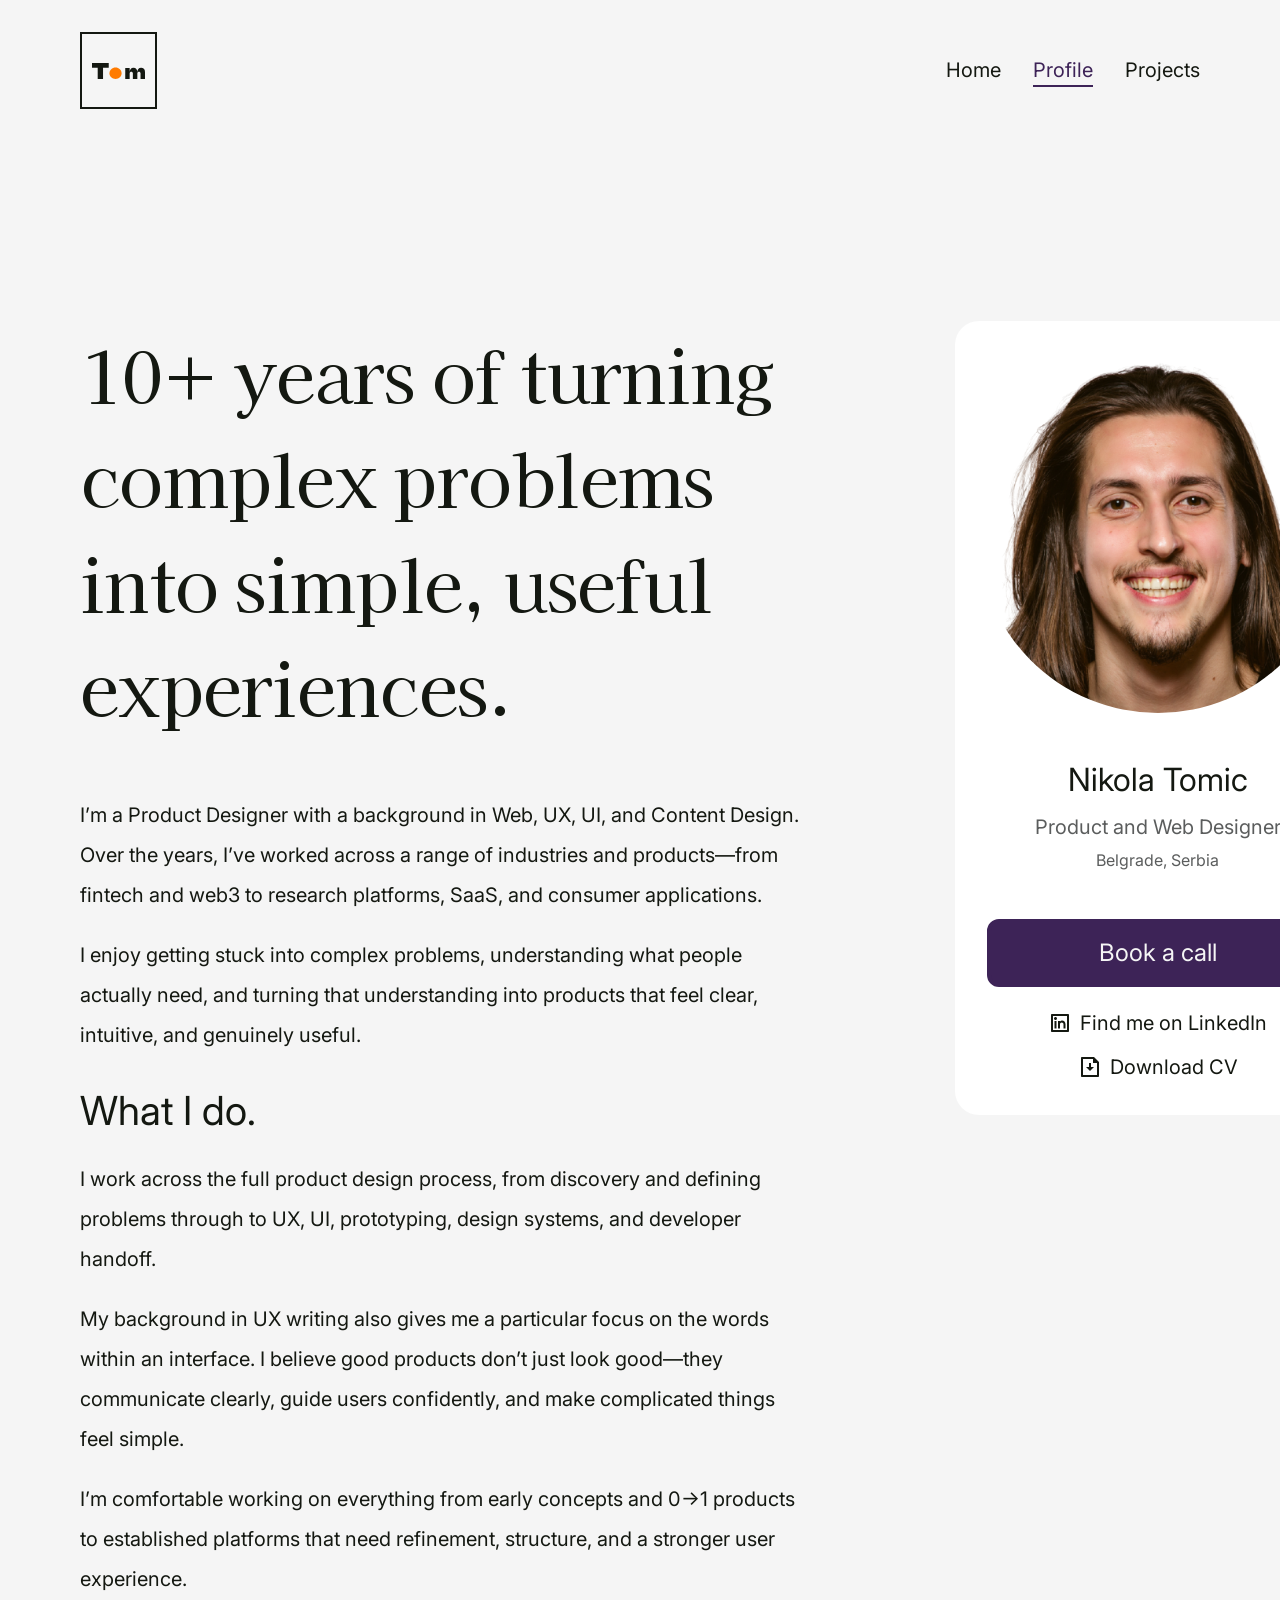
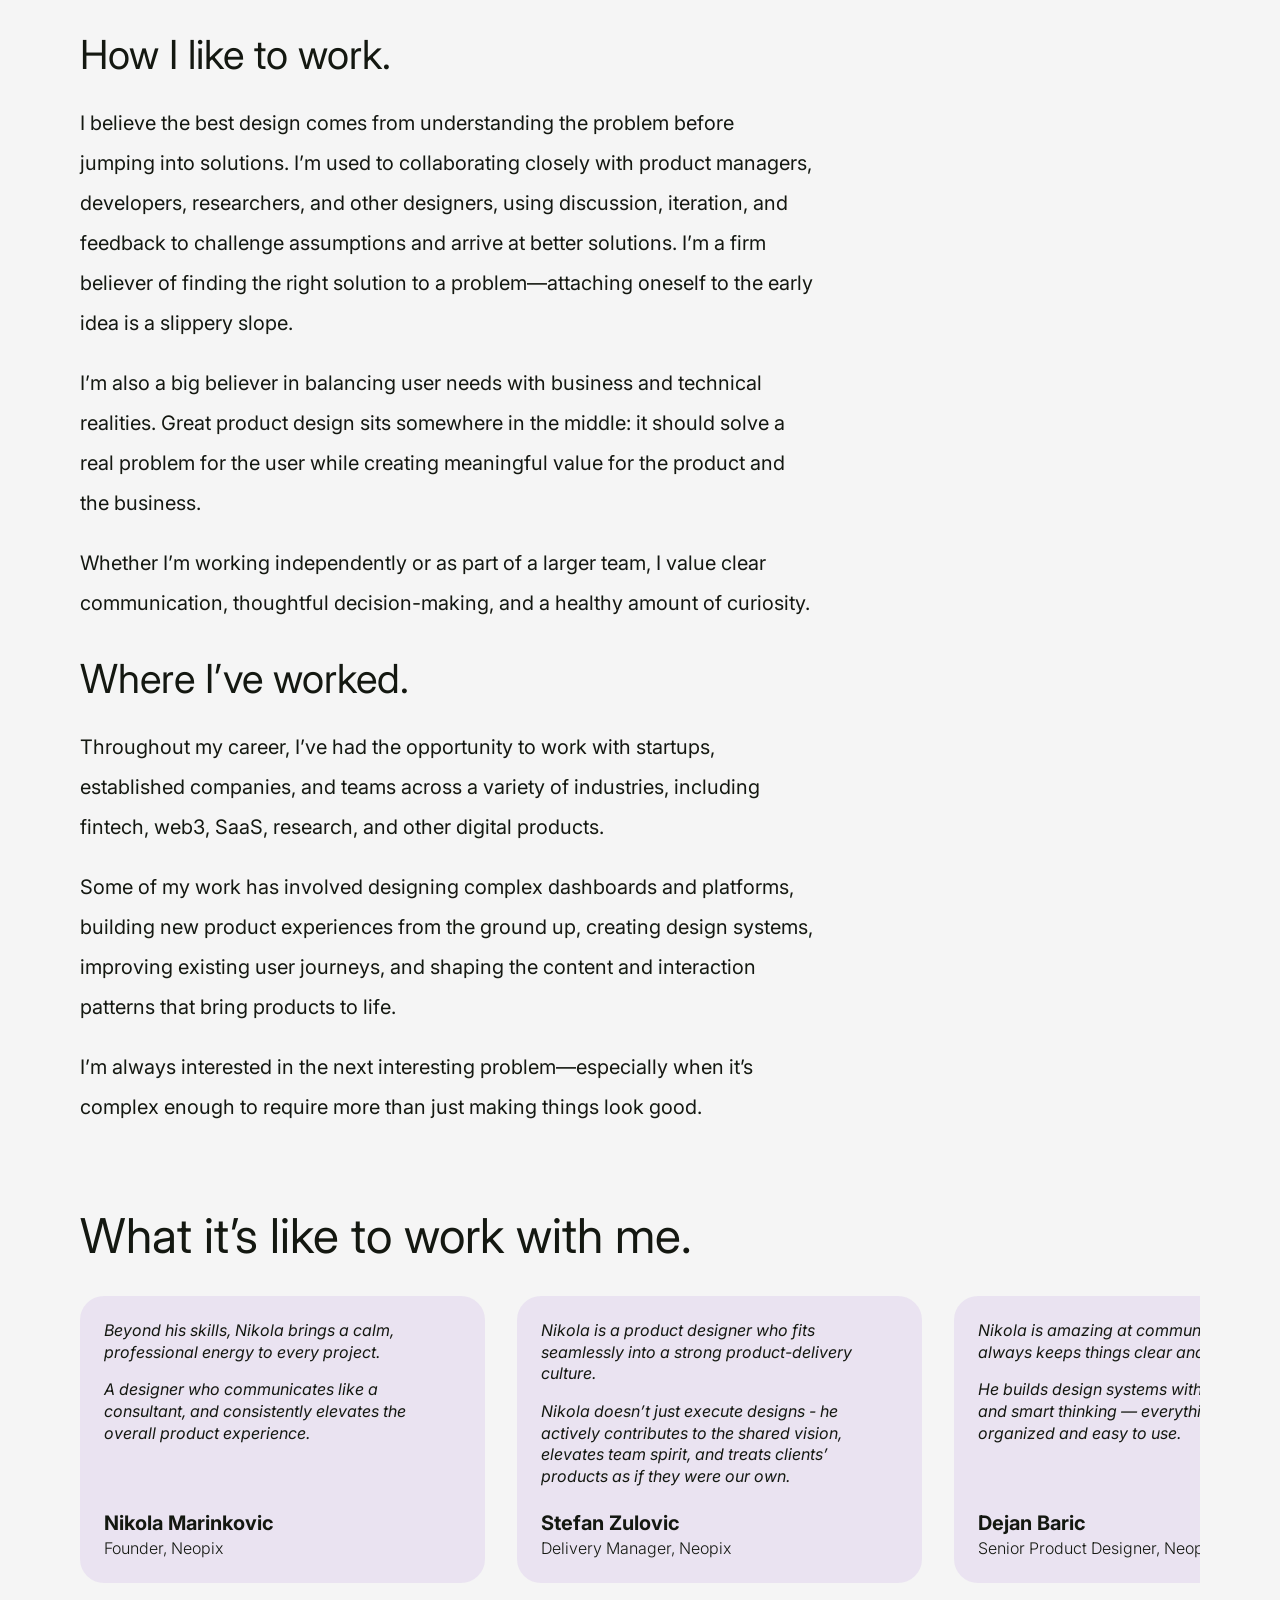
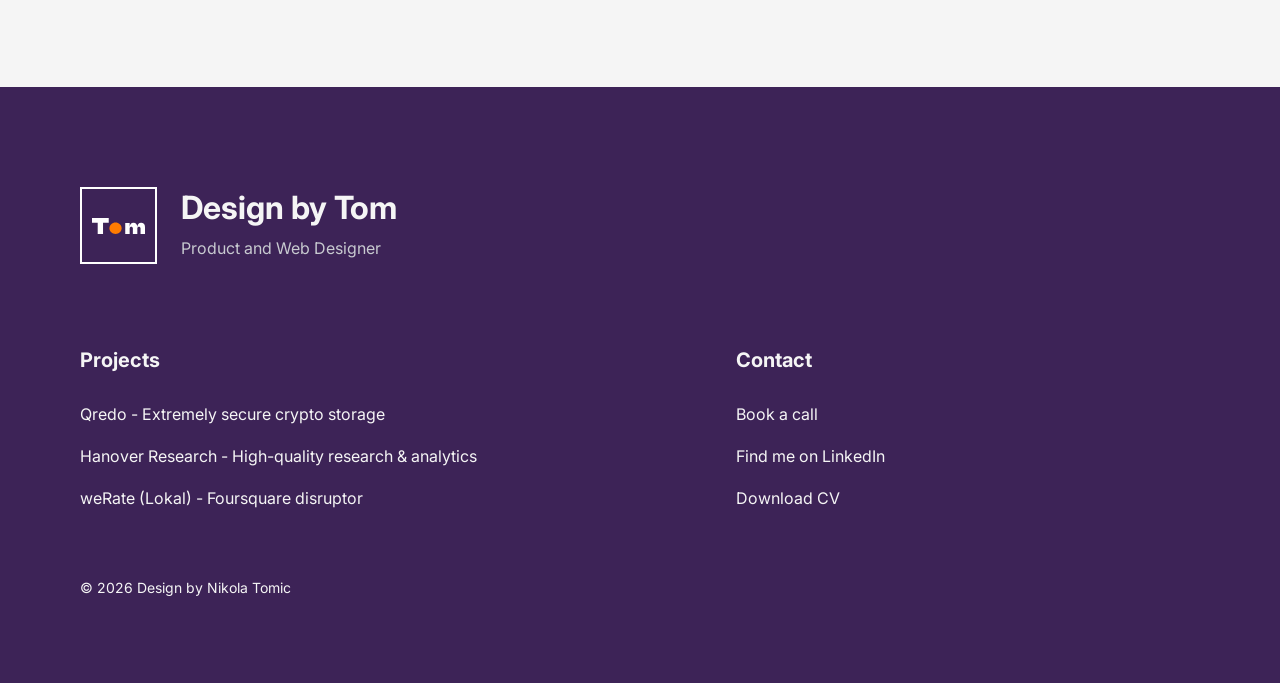
==== profile.html @ 5a9e9715 "Build first version of the portfolio site from the Figma design Six static pages (home, profile, pro" ====
<!doctype html>
<html lang="en">
<head>
  <meta charset="utf-8">
  <meta name="viewport" content="width=device-width, initial-scale=1">
  <title>Profile — Design by Tom</title>
  <meta name="description" content="Nikola Tomic is a product and web designer in Belgrade, Serbia, with 10+ years across fintech, web3, SaaS and research platforms.">

  <link rel="icon" href="assets/img/logo-dark.svg">
  <link rel="preconnect" href="https://fonts.googleapis.com">
  <link rel="preconnect" href="https://fonts.gstatic.com" crossorigin>
  <link rel="stylesheet" href="https://fonts.googleapis.com/css2?family=Inter:wght@400;500;700&family=Kaisei+Decol:wght@400;700&display=swap">
  <link rel="stylesheet" href="css/style.css">
</head>
<body class="page">

  <a class="visually-hidden" href="#main">Skip to content</a>

  <!-- ===== HEADER — keep identical across all pages ===================== -->
  <header class="site-header">
    <div class="container site-header__inner">
      <a href="index.html" aria-label="Design by Tom — home">
        <img class="site-header__logo" src="assets/img/logo-dark.svg" alt="Design by Tom" width="77" height="77">
      </a>
      <nav class="nav" aria-label="Main">
        <a class="nav__link" href="index.html">Home</a>
        <a class="nav__link" href="profile.html" aria-current="page">Profile</a>
        <a class="nav__link" href="projects.html">Projects</a>
      </nav>
    </div>
  </header>

  <main id="main">
    <div class="container profile">

      <div class="profile__top">

        <div class="profile__bio">
          <h1 class="display">10+ years of turning complex problems into simple, useful experiences.</h1>

          <div class="profile__sections">
            <div class="profile-copy">
              <p>I&rsquo;m a Product Designer with a background in Web, UX, UI, and Content Design. Over the years, I&rsquo;ve worked across a range of industries and products&mdash;from fintech and web3 to research platforms, SaaS, and consumer applications.</p>
              <p>I enjoy getting stuck into complex problems, understanding what people actually need, and turning that understanding into products that feel clear, intuitive, and genuinely useful.</p>
            </div>

        <section class="profile-section">
          <h2 class="profile-section__title">What I do.</h2>
          <div class="profile-copy">
            <p>I work across the full product design process, from discovery and defining problems through to UX, UI, prototyping, design systems, and developer handoff.</p>
            <p>My background in UX writing also gives me a particular focus on the words within an interface. I believe good products don&rsquo;t just look good&mdash;they communicate clearly, guide users confidently, and make complicated things feel simple.</p>
            <p>I&rsquo;m comfortable working on everything from early concepts and 0&rarr;1 products to established platforms that need refinement, structure, and a stronger user experience.</p>
          </div>
        </section>
        <section class="profile-section">
          <h2 class="profile-section__title">How I like to work.</h2>
          <div class="profile-copy">
            <p>I believe the best design comes from understanding the problem before jumping into solutions. I&rsquo;m used to collaborating closely with product managers, developers, researchers, and other designers, using discussion, iteration, and feedback to challenge assumptions and arrive at better solutions. I&rsquo;m a firm believer of finding the right solution to a problem&mdash;attaching oneself to the early idea is a slippery slope.</p>
            <p>I&rsquo;m also a big believer in balancing user needs with business and technical realities. Great product design sits somewhere in the middle: it should solve a real problem for the user while creating meaningful value for the product and the business.</p>
            <p>Whether I&rsquo;m working independently or as part of a larger team, I value clear communication, thoughtful decision-making, and a healthy amount of curiosity.</p>
          </div>
        </section>
        <section class="profile-section">
          <h2 class="profile-section__title">Where I&rsquo;ve worked.</h2>
          <div class="profile-copy">
            <p>Throughout my career, I&rsquo;ve had the opportunity to work with startups, established companies, and teams across a variety of industries, including fintech, web3, SaaS, research, and other digital products.</p>
            <p>Some of my work has involved designing complex dashboards and platforms, building new product experiences from the ground up, creating design systems, improving existing user journeys, and shaping the content and interaction patterns that bring products to life.</p>
            <p>I&rsquo;m always interested in the next interesting problem&mdash;especially when it&rsquo;s complex enough to require more than just making things look good.</p>
          </div>
        </section>
          </div>
        </div>

        <aside class="profile-card">
          <div class="profile-card__photo">
            <img src="assets/img/portrait.png" alt="Nikola Tomic" width="357" height="431">
          </div>
          <div class="profile-card__info">
            <div class="profile-card__identity">
              <p class="profile-card__name">Nikola Tomic</p>
              <div class="profile-card__meta">
                <p class="profile-card__role">Product and Web Designer</p>
                <p class="profile-card__place">Belgrade, Serbia</p>
              </div>
            </div>
            <div class="profile-card__actions">
              <!-- TODO: replace with the real booking link -->
              <a class="btn btn--primary btn--lg" href="#TODO-book-a-call">Book a call</a>
              <div class="icon-links">
                <!-- TODO: replace with the real LinkedIn profile -->
                <a class="icon-link" href="#TODO-linkedin">
                  <img src="assets/img/icon-linkedin.svg" alt="" width="24" height="24">Find me on LinkedIn
                </a>
                <!-- TODO: replace with the real CV file -->
                <a class="icon-link" href="#TODO-cv">
                  <img src="assets/img/icon-download.svg" alt="" width="24" height="24">Download CV
                </a>
              </div>
            </div>
          </div>
        </aside>

      </div>

      <section class="testimonials">
        <h2 class="testimonials__title">What it&rsquo;s like to work with me.</h2>
        <div class="testimonials__track" tabindex="0" role="group" aria-label="Testimonials, scroll sideways for more">
          <figure class="testimonial">
            <blockquote class="testimonial__quote">
              <p>Beyond his skills, Nikola brings a calm, professional energy to every project.</p>
              <p>A designer who communicates like a consultant, and consistently elevates the overall product experience.</p>
            </blockquote>
            <figcaption class="testimonial__author">
              <span class="testimonial__name">Nikola Marinkovic</span>
              <span class="testimonial__role">Founder, Neopix</span>
            </figcaption>
          </figure>
          <figure class="testimonial">
            <blockquote class="testimonial__quote">
              <p>Nikola is a product designer who fits seamlessly into a strong product-delivery culture.</p>
              <p>Nikola doesn&rsquo;t just execute designs - he actively contributes to the shared vision, elevates team spirit, and treats clients&rsquo; products as if they were our own.</p>
            </blockquote>
            <figcaption class="testimonial__author">
              <span class="testimonial__name">Stefan Zulovic</span>
              <span class="testimonial__role">Delivery Manager, Neopix</span>
            </figcaption>
          </figure>
          <figure class="testimonial">
            <blockquote class="testimonial__quote">
              <p>Nikola is amazing at communication and always keeps things clear and friendly.</p>
              <p>He builds design systems with strong structure and smart thinking &mdash; everything feels organized and easy to use.</p>
            </blockquote>
            <figcaption class="testimonial__author">
              <span class="testimonial__name">Dejan Baric</span>
              <span class="testimonial__role">Senior Product Designer, Neopix</span>
            </figcaption>
          </figure>
          <figure class="testimonial">
            <blockquote class="testimonial__quote">
              <p>During his time at Qredo Nikola was in sole charge of our UX copy, and with our subject matter being inherently very complex and difficult to understand (blockchain and crypto), he used his powers for good.</p>
            </blockquote>
            <figcaption class="testimonial__author">
              <span class="testimonial__name">Will Rose</span>
              <span class="testimonial__role">Design Lead, Qredo</span>
            </figcaption>
          </figure>
        </div>
      </section>

    </div>
  </main>

  <!-- ===== FOOTER — keep identical across all pages ===================== -->
  <footer class="site-footer">
    <div class="container site-footer__inner">

      <div class="site-footer__brand">
        <img class="site-footer__logo" src="assets/img/logo-white.svg" alt="" width="77" height="77">
        <div>
          <p class="site-footer__name">Design by Tom</p>
          <p class="site-footer__role">Product and Web Designer</p>
        </div>
      </div>

      <div class="site-footer__links">
        <div class="footer-cols">

          <div class="footer-col">
            <h2 class="footer-col__title">Projects</h2>
            <ul class="footer-col__list">
              <li><a href="project-qredo.html">Qredo - Extremely secure crypto storage</a></li>
              <li><a href="project-hanover.html">Hanover Research - High-quality research &amp; analytics</a></li>
              <li><a href="project-lokal.html">weRate (Lokal) - Foursquare disruptor</a></li>
            </ul>
          </div>

          <div class="footer-col">
            <h2 class="footer-col__title">Contact</h2>
            <ul class="footer-col__list">
              <!-- TODO: replace the three links below with real destinations -->
              <li><a href="#TODO-book-a-call">Book a call</a></li>
              <li><a href="#TODO-linkedin">Find me on LinkedIn</a></li>
              <li><a href="#TODO-cv">Download CV</a></li>
            </ul>
          </div>

        </div>

        <p class="site-footer__legal">&copy; 2026 Design by Nikola Tomic</p>
      </div>

    </div>
  </footer>

</body>
</html>
---- css/style.css ----
/* ==========================================================================
   Design by Tom — portfolio stylesheet
   --------------------------------------------------------------------------
   Everything about how the site looks lives in this one file.

   The values in ":root" below are the site's design system. Change a colour
   or a size there once and it updates everywhere on every page. Prefer
   changing these over hard-coding a colour further down.
   ========================================================================== */

:root {
  /* ---- Colours ---------------------------------------------------------- */
  --c-bg:            #f5f5f5;  /* page background, warm off-white            */
  --c-ink:           #141811;  /* main text, near-black                      */
  --c-purple:        #3d2357;  /* brand purple: footer, buttons, bands       */
  --c-purple-hover:  #4e2d6f;  /* slightly lighter, for button hover         */
  --c-white:         #ffffff;  /* cards                                      */
  --c-on-purple:     #f5f5f5;  /* text sitting on the purple                 */
  --c-on-purple-dim: #c8cad0;  /* secondary text on purple                   */
  --c-muted:         #5b5d5d;  /* secondary text on the light background     */
  --c-quote-bg:      rgba(223, 209, 237, 0.5); /* lilac testimonial cards       */
  --c-hairline:      #e2e2df;  /* subtle dividers                            */

  /* Per-project accent colours, used on the project tiles and case studies */
  --c-qredo:   #4d1f86;
  --c-hanover: #00594c;
  --c-lokal:   #0f1115;

  /* ---- Type ------------------------------------------------------------- */
  --font-display: "Kaisei Decol", Georgia, "Times New Roman", serif;
  --font-body: "Inter", -apple-system, BlinkMacSystemFont, "Segoe UI", Helvetica, Arial, sans-serif;

  --t-hero:    72px;  /* big serif page headlines                            */
  --t-h2:      40px;  /* section headings                                    */
  --t-h3:      32px;  /* card titles                                         */
  --t-lead:    24px;  /* intro paragraphs, subtitles                         */
  --t-nav:     20px;  /* navigation, footer column headings                  */
  --t-body:    16px;  /* body copy                                           */
  --t-small:   14px;  /* captions, fine print                                */

  --lh-hero: 1.45;
  --lh-body: 1.65;

  /* ---- Spacing & shape -------------------------------------------------- */
  --gutter:      80px;  /* space between content and the window edge         */
  --content-max: 1280px;/* the content column never grows past this          */
  --radius:      16px;
  --radius-lg:   24px;
  --radius-btn:  8px;
}

/* ==========================================================================
   Reset — a small, boring baseline
   ========================================================================== */

*,
*::before,
*::after { box-sizing: border-box; }

html { -webkit-text-size-adjust: 100%; }

body {
  margin: 0;
  background: var(--c-bg);
  color: var(--c-ink);
  font-family: var(--font-body);
  font-size: var(--t-body);
  line-height: var(--lh-body);
  -webkit-font-smoothing: antialiased;
  -moz-osx-font-smoothing: grayscale;
}

img, svg { display: block; max-width: 100%; }

a { color: inherit; }

h1, h2, h3, p, figure, blockquote, figcaption { margin: 0; }

ul { margin: 0; padding: 0; list-style: none; }

:focus-visible {
  outline: 2px solid var(--c-purple);
  outline-offset: 3px;
  border-radius: 2px;
}

/* Visible only to screen readers — used for the "skip to content" link */
.visually-hidden {
  position: absolute;
  width: 1px; height: 1px;
  margin: -1px; padding: 0;
  overflow: hidden;
  clip: rect(0 0 0 0);
  white-space: nowrap;
  border: 0;
}

/* ==========================================================================
   Layout primitives
   ========================================================================== */

/* The content column. Fixed 1280px wide, centred, with 80px gutters either
   side once the window gets narrow. This single rule is what makes the site
   look identical at 1440px and 1920px, exactly as the design specifies. */
.container {
  width: min(var(--content-max), 100% - (var(--gutter) * 2));
  margin-inline: auto;
}

/* A full-width coloured band with a normal content column inside it. */
.band { width: 100%; }

.page { position: relative; display: flex; flex-direction: column; min-height: 100vh; }
.page > main { flex: 1 0 auto; }

/* ==========================================================================
   Type helpers
   ========================================================================== */

.display {
  font-family: var(--font-display);
  font-weight: 400;
  font-size: var(--t-hero);
  line-height: var(--lh-hero);
  letter-spacing: -0.01em;
}

.h2 { font-size: var(--t-h2); font-weight: 400; line-height: 1.3; }
.h3 { font-size: var(--t-h3); font-weight: 700; line-height: 1.25; }
.lead { font-size: var(--t-lead); line-height: 1.4; }

.prose p + p { margin-top: 1.25em; }

/* ==========================================================================
   Buttons
   ========================================================================== */

.btn {
  display: inline-flex;
  align-items: center;
  justify-content: center;
  gap: 10px;
  padding: 14px 28px;
  border: 2px solid transparent;
  border-radius: var(--radius-btn);
  font-size: var(--t-body);
  font-weight: 500;
  line-height: 1.2;
  text-decoration: none;
  cursor: pointer;
  transition: background-color 0.15s ease, color 0.15s ease, border-color 0.15s ease;
}

.btn--primary { background: var(--c-purple); color: var(--c-on-purple); }
.btn--primary:hover { background: var(--c-purple-hover); }

/* Outlined button used on the dark purple bands */
.btn--ghost {
  background: transparent;
  color: var(--c-on-purple);
  border-color: var(--c-on-purple);
}
.btn--ghost:hover { background: var(--c-on-purple); color: var(--c-purple); }

/* A plain text link that sits next to a button */
.btn-text {
  display: inline-flex;
  align-items: center;
  padding: 14px 4px;
  text-decoration: none;
  font-size: var(--t-body);
}
.btn-text:hover { text-decoration: underline; text-underline-offset: 4px; }

/* ==========================================================================
   Site header
   ========================================================================== */

/* The header uses the same content column as the rest of the site, so the
   logo lines up with the hero text and the footer at every window width. */
.site-header { padding: 32px 0; }

/* Case-study pages lay the header over the top of their dark hero image,
   so it is lifted out of the document flow and recoloured for a dark ground. */
.site-header--overlay {
  position: absolute;
  top: 0;
  left: 0;
  right: 0;
  z-index: 2;
}

.site-header--overlay .nav__link { color: var(--c-on-purple); }
.site-header--overlay .nav__link:hover,
.site-header--overlay .nav__link[aria-current="page"] { color: #fff; }

.site-header__inner {
  display: flex;
  align-items: center;
  justify-content: space-between;
}

.site-header__logo { width: 77px; height: 77px; }

.nav { display: flex; align-items: center; gap: 32px; }

.nav__link {
  position: relative;
  display: flex;
  align-items: center;
  height: 32px;
  font-size: var(--t-nav);
  text-decoration: none;
  color: var(--c-ink);
}

.nav__link:hover { color: var(--c-purple); }

/* The current page is purple with a rule under it. Marked up with
   aria-current="page", so screen readers announce it too. */
.nav__link[aria-current="page"] { color: var(--c-purple); }

.nav__link[aria-current="page"]::after {
  content: "";
  position: absolute;
  left: 0;
  right: 0;
  bottom: 0;
  height: 2px;
  background: currentColor;
}

/* ==========================================================================
   Site footer
   ========================================================================== */

.site-footer {
  background: var(--c-purple);
  color: var(--c-on-purple);
  padding: 100px 0 84px;
}

.site-footer__inner { display: flex; flex-direction: column; gap: 80px; }

.site-footer__brand { display: flex; align-items: center; gap: 24px; }

.site-footer__logo { width: 77px; height: 77px; }

.site-footer__name { font-size: var(--t-h3); font-weight: 700; line-height: 1.2; }

.site-footer__role {
  margin-top: 8px;
  font-size: var(--t-body);
  color: var(--c-on-purple-dim);
}

.site-footer__links { display: flex; flex-direction: column; gap: 64px; }

/* Two 404px columns, 252px apart — the measurements from the design. */
.footer-cols { display: grid; grid-template-columns: 404px 404px; gap: 252px; }

.footer-col__title {
  font-size: var(--t-nav);
  font-weight: 700;
  margin-bottom: 24px;
}

.footer-col__list { display: flex; flex-direction: column; gap: 16px; }

.footer-col__list a {
  font-size: var(--t-body);
  text-decoration: none;
}
.footer-col__list a:hover { text-decoration: underline; text-underline-offset: 4px; }

.site-footer__legal { font-size: var(--t-small); color: var(--c-on-purple); }

/* ==========================================================================
   Home page
   ========================================================================== */

.home-hero {
  display: flex;
  flex-direction: column;
  justify-content: center;
  min-height: 1024px;
}

/* The design constrains the headline to 1106px so it breaks onto two lines. */
.home-hero__title { max-width: 1106px; }

/* ==========================================================================
   Large buttons — used on the project cards
   ========================================================================== */

.btn--lg {
  font-size: var(--t-lead);
  font-weight: 400;
  padding: 16px 32px;
  border-radius: 12px;
  border-width: 4px;
}

.btn--primary.btn--lg { border-color: var(--c-purple); }

/* Same box as the primary button but unfilled, so the pair line up exactly */
.btn--quiet {
  background: transparent;
  border-color: transparent;
  color: var(--c-ink);
}
.btn--quiet:hover { text-decoration: underline; text-underline-offset: 4px; }

/* ==========================================================================
   Projects page
   ========================================================================== */

.projects-intro { padding: 180px 0 96px; }

.projects-intro__title { margin-bottom: 56px; }

.project-list { display: flex; flex-direction: column; gap: 64px; }

.project-card {
  display: flex;
  align-items: center;
  gap: 48px;
  padding: 48px;
  background: var(--c-white);
  border-radius: var(--radius-lg);
}

/* Hanover puts its tile on the left — the design alternates them */
.project-card--reverse { flex-direction: row-reverse; }

.project-card__body {
  display: flex;
  flex-direction: column;
  gap: 48px;
  flex: 1 0 0;
  min-width: 0;
}

.project-card__head { display: flex; flex-direction: column; gap: 24px; }

.project-card__title { font-size: 64px; font-weight: 700; line-height: 1.1; }

.project-card__sub { display: flex; flex-direction: column; gap: 12px; }

.project-card__tagline { font-size: 48px; font-weight: 400; line-height: 1.15; }

.project-card__meta { font-size: var(--t-nav); }

.project-card__actions { display: flex; align-items: center; gap: 24px; }

/* ---- The square logo tile ------------------------------------------------ */

.tile {
  flex-shrink: 0;
  width: 490px;
  height: 490px;
  border-radius: var(--radius);
  overflow: hidden;
  display: grid;
  place-items: center;
}

.tile--qredo   { background: var(--c-qredo); }
.tile--hanover { background: var(--c-hanover); }
.tile--lokal   { background: var(--c-lokal); }

/* Each logo sits in a fixed-size window and is positioned inside it exactly
   as the design crops it. The window sizes come straight from Figma. */
.tile__window { position: relative; overflow: hidden; }

.tile__window--qredo { width: 197px; height: 202px; }
.tile__window--qredo img {
  position: absolute;
  width: 249.65%;
  height: 109.9%;
  left: -16.19%;
  top: -4.95%;
  max-width: none;
}

.tile__window--hanover { width: 366px; height: 84px; }
.tile__window--hanover img {
  width: 100%;
  height: 100%;
  transform: rotate(180deg) scaleX(-1);
}

.tile__window--lokal { width: 542px; height: 542px; }
.tile__window--lokal img { width: 100%; height: 100%; object-fit: cover; }

/* ==========================================================================
   Profile page
   ========================================================================== */

.profile { padding: 180px 0 96px; display: flex; flex-direction: column; gap: 80px; }

.profile__top { display: flex; align-items: flex-start; gap: 142px; }

/* ---- Left column: the written bio --------------------------------------- */

.profile__bio { width: 733px; flex-shrink: 0; display: flex; flex-direction: column; gap: 56px; }

.profile__sections { display: flex; flex-direction: column; gap: 32px; }

.profile-section { display: flex; flex-direction: column; gap: 24px; }

.profile-section__title { font-size: var(--t-h2); font-weight: 400; line-height: 1.2; }

/* Body copy on this page is set at 20px/40px, larger than the site default */
.profile-copy { font-size: var(--t-nav); line-height: 40px; }
.profile-copy p + p { margin-top: 20px; }

/* ---- Right column: the profile card ------------------------------------- */

.profile-card {
  flex-shrink: 0;
  width: 405px;
  padding: 32px;
  background: var(--c-white);
  border-radius: var(--radius-lg);
  display: flex;
  flex-direction: column;
  align-items: center;
  gap: 48px;
}

.profile-card__photo {
  position: relative;
  width: 360px;
  height: 360px;
  border-radius: 50%;
  overflow: hidden;
  background: var(--c-white);
}

/* The photo is taller than the circle and anchored to the top, matching the
   crop set in the design. */
.profile-card__photo img {
  position: absolute;
  top: 3px;
  left: 50%;
  transform: translateX(-50%);
  width: 357px;
  height: 431px;
  max-width: none;
  object-fit: cover;
}

.profile-card__info { display: flex; flex-direction: column; gap: 48px; width: 100%; }

.profile-card__identity {
  display: flex;
  flex-direction: column;
  align-items: center;
  gap: 16px;
  text-align: center;
}

.profile-card__name { font-size: var(--t-h3); font-weight: 400; line-height: 1.2; }

.profile-card__meta {
  display: flex;
  flex-direction: column;
  align-items: center;
  gap: 12px;
  line-height: 1.2;
  color: var(--c-muted);
}

.profile-card__role { font-size: var(--t-nav); }
.profile-card__place { font-size: var(--t-body); }

.profile-card__actions {
  display: flex;
  flex-direction: column;
  align-items: center;
  gap: 20px;
}

.profile-card__actions .btn { width: 100%; }

.icon-links { display: flex; flex-direction: column; align-items: center; gap: 12px; }

.icon-link {
  display: inline-flex;
  align-items: center;
  gap: 8px;
  height: 32px;
  font-size: var(--t-nav);
  text-decoration: none;
}
.icon-link:hover { text-decoration: underline; text-underline-offset: 4px; }
.icon-link img { width: 24px; height: 24px; }

/* ==========================================================================
   Testimonials
   ========================================================================== */

.testimonials { display: flex; flex-direction: column; gap: 32px; }

.testimonials__title { font-size: 48px; font-weight: 400; line-height: 1.2; }

/* The design runs these off the right edge, so they scroll sideways.
   scroll-snap makes that feel deliberate rather than accidental. */
.testimonials__track {
  display: flex;
  align-items: stretch;
  gap: 32px;
  overflow-x: auto;
  scroll-snap-type: x mandatory;
  padding-bottom: 8px;
  scrollbar-width: thin;
}

.testimonial {
  flex: 0 0 405px;
  scroll-snap-align: start;
  display: flex;
  flex-direction: column;
  justify-content: space-between;
  gap: 24px;
  min-height: 253px;
  padding: 24px;
  background: var(--c-quote-bg);
  border-radius: var(--radius-lg);
}

.testimonial__quote { font-size: var(--t-body); font-style: italic; line-height: 1.35; margin: 0; }
.testimonial__quote p + p { margin-top: 1em; }

.testimonial__author { display: flex; flex-direction: column; gap: 4px; line-height: 1.2; }
.testimonial__name { font-size: var(--t-nav); font-weight: 700; }
.testimonial__role { font-size: var(--t-body); font-weight: 300; }

/* ==========================================================================
   Case study pages (Qredo, Hanover Research, Lokal)
   All three share this structure:
     hero  ->  "Who are ...?" band  ->  timeline  ->  mockups  ->  timeline  ->  gallery
   ========================================================================== */

/* ---- Hero ---------------------------------------------------------------- */

.cs-hero {
  position: relative;
  height: 1024px;
  background-color: var(--c-purple);
  background-size: cover;
  background-position: center;
  color: var(--c-on-purple);
}

.cs-hero--qredo   { background-image: url("../assets/img/hero-qredo.jpg"); }
.cs-hero--hanover { background-color: var(--c-hanover); }
.cs-hero--lokal   { background-color: var(--c-lokal); }

.cs-hero__inner { position: relative; height: 100%; }

/* "< Projects" back link, positioned as in the design */
.cs-back {
  position: absolute;
  top: 189px;
  left: 0;
  display: inline-flex;
  align-items: center;
  gap: 8px;
  height: 32px;
  font-size: var(--t-nav);
  text-decoration: none;
}
.cs-back:hover { text-decoration: underline; text-underline-offset: 4px; }
.cs-back img { width: 24px; height: 24px; }

.cs-hero__title {
  position: absolute;
  top: 409px;
  left: 0;
  height: 567px;
  /* Each project sets its own measure so the tagline breaks as designed */
  width: var(--cs-title-w, 624px);
  display: flex;
  flex-direction: column;
  justify-content: space-between;
}

.cs-hero__heading { display: flex; flex-direction: column; gap: 24px; }
.cs-hero__name { font-size: 100px; font-weight: 700; line-height: 1.2; }
.cs-hero__tagline { font-size: 48px; line-height: 1.2; }
.cs-hero__meta { font-size: 32px; line-height: 1.2; }

.cs-hero__logo { position: absolute; bottom: 48px; right: 0; }

/* The Qredo mark is cropped out of a wider source image */
.cs-hero__logo--qredo { width: 160px; height: 148px; overflow: hidden; }
.cs-hero__logo--qredo img {
  position: absolute;
  width: 243.47%; height: 118.09%;
  left: -13.86%; top: -9.04%;
  max-width: none;
}

/* ---- "Who are ...?" band ------------------------------------------------- */

.cs-intro { background: var(--c-purple); color: var(--c-on-purple); padding: 64px 0; }

/* This band is indented further than the rest of the page, as designed */
.cs-intro__inner {
  width: min(1062px, 100% - (var(--gutter) * 2));
  margin-inline: auto;
  display: flex;
  flex-direction: column;
  align-items: flex-start;
  gap: 64px;
}

.cs-intro__text { display: flex; flex-direction: column; gap: 32px; }
.cs-intro__title { font-size: 48px; font-weight: 700; line-height: 1.2; }
.cs-intro__body { font-size: var(--t-lead); line-height: 40px; max-width: 1051px; }

/* Outlined button on the dark band */
.btn--outline {
  background: transparent;
  color: #efebf3;
  border: 2px solid #efebf3;
  font-size: var(--t-lead);
  padding: 16px 32px;
  border-radius: 12px;
}
.btn--outline:hover { background: #efebf3; color: var(--c-purple); }

/* ---- Body: timelines, mockups, gallery ----------------------------------- */

.cs-body { padding: 96px 0; display: flex; flex-direction: column; gap: 128px; }

.cs-timeline {
  width: min(1062px, 100% - (var(--gutter) * 2));
  margin-inline: auto;
  display: flex;
  gap: 32px;
  align-items: flex-start;
}

.cs-timeline__rail { flex: 0 0 187px; }

.cs-timeline__entries { flex: 1 1 auto; display: flex; flex-direction: column; gap: 64px; }

.cs-entry { display: flex; flex-direction: column; gap: 32px; }
.cs-entry__head { display: flex; flex-direction: column; gap: 16px; }
.cs-entry__title { font-size: 48px; font-weight: 400; line-height: 1.2; }
.cs-entry__lede { font-size: var(--t-lead); line-height: 1.2; }
.cs-entry__body { font-size: var(--t-nav); line-height: 40px; }
.cs-entry__body p + p { margin-top: 20px; }

/* The wide white panel holding the main product shot */
.cs-shot {
  width: min(var(--content-max), 100% - (var(--gutter) * 2));
  margin-inline: auto;
  background: var(--c-white);
  border-radius: var(--radius);
  overflow: hidden;
}
.cs-shot img { width: 100%; height: auto; }

/* Three-up gallery of smaller shots */
.cs-gallery {
  width: min(var(--content-max), 100% - (var(--gutter) * 2));
  margin-inline: auto;
  display: grid;
  grid-template-columns: repeat(3, 1fr);
  gap: 32px;
}

.cs-gallery__item {
  background: var(--c-white);
  border-radius: var(--radius);
  overflow: hidden;
}
.cs-gallery__item img { width: 100%; height: auto; }

/* ==========================================================================
   Image placeholders
   --------------------------------------------------------------------------
   These stand in for artwork that still has to be exported from Figma.
   Each one names the file that belongs there. To fill one in: save the image
   into assets/img/ with that name, then replace the whole <div> with
   <img src="assets/img/THAT-NAME" alt="..." width="..." height="...">.
   When every placeholder is gone this block can be deleted.
   ========================================================================== */

.placeholder {
  display: grid;
  place-items: center;
  padding: 24px;
  background: var(--c-white);
  border: 1px dashed #c9c4cf;
  border-radius: var(--radius);
  color: #8a8594;
  font-size: var(--t-small);
  text-align: center;
  line-height: 1.5;
}

.placeholder code {
  display: block;
  margin-top: 4px;
  font-size: 13px;
  color: var(--c-purple);
}

/* The timeline rail placeholder is tall and narrow, so it gets no panel */
.placeholder--rail { background: transparent; }
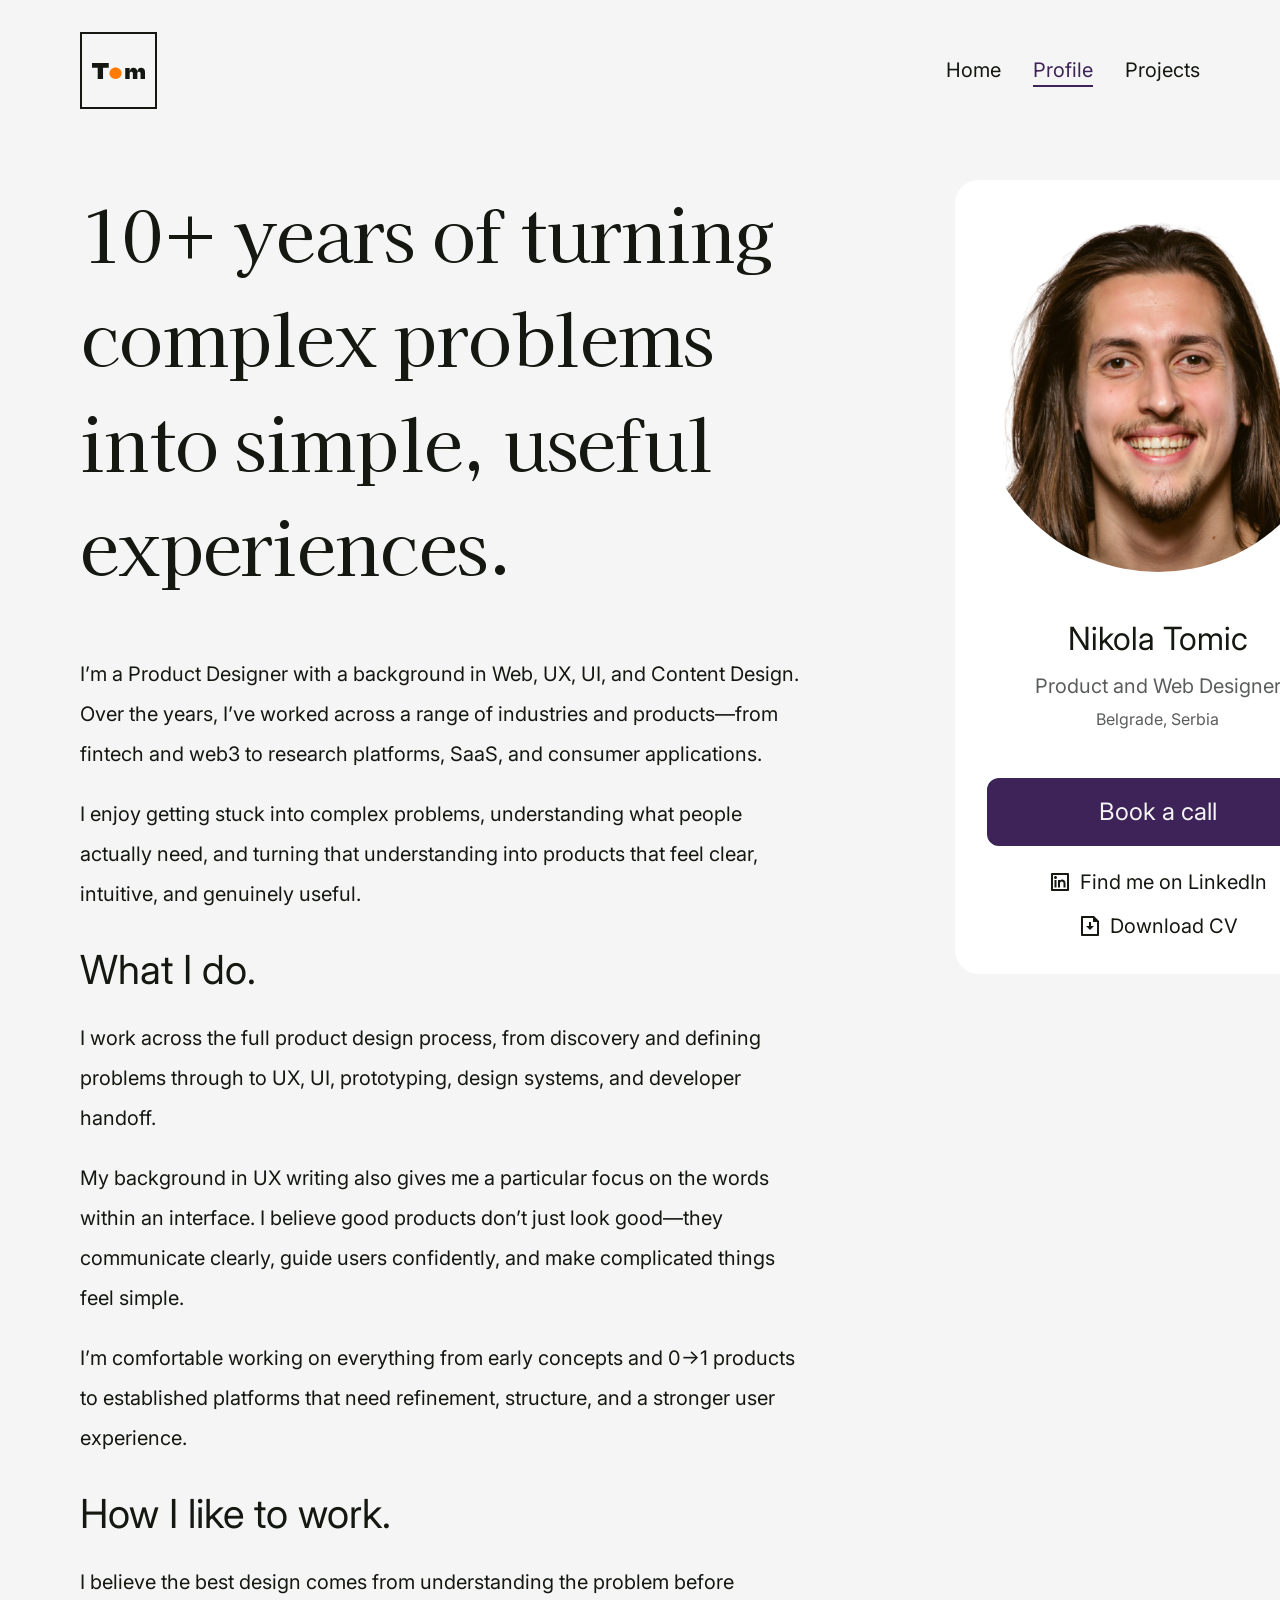
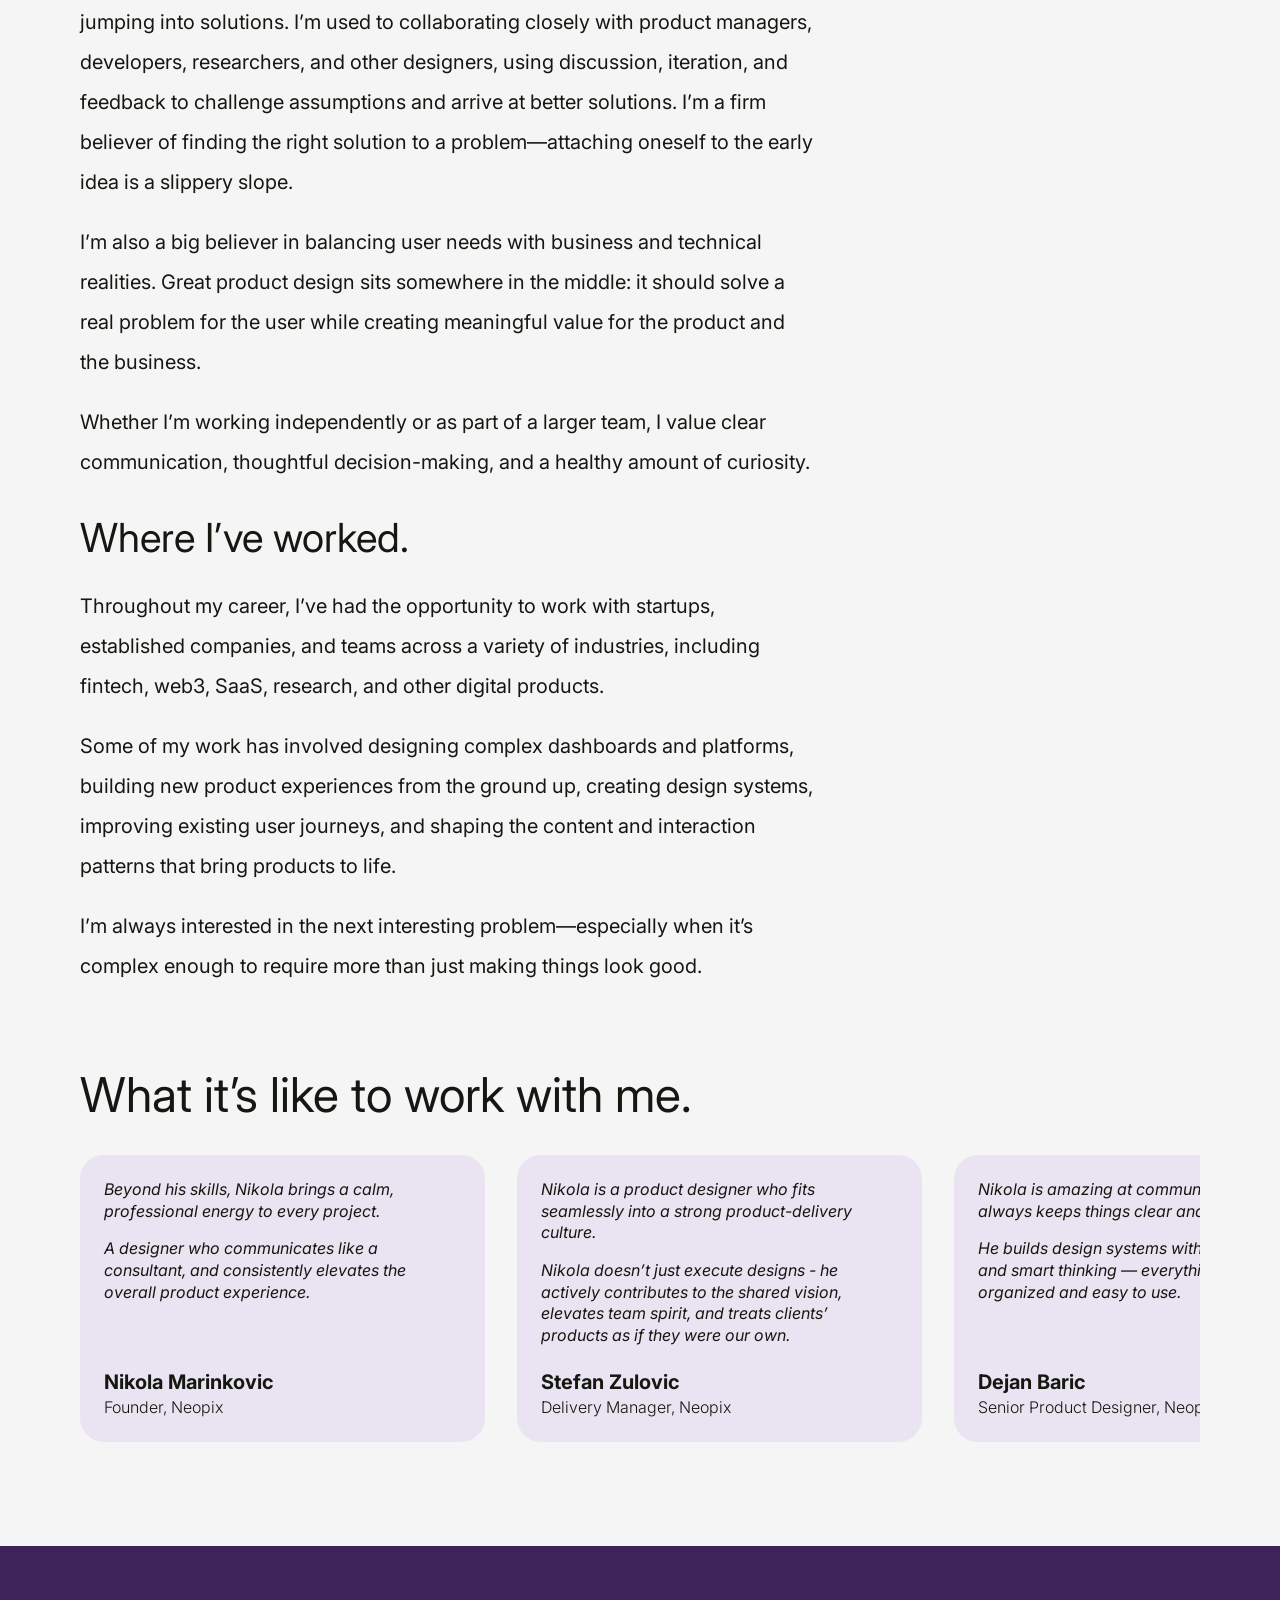
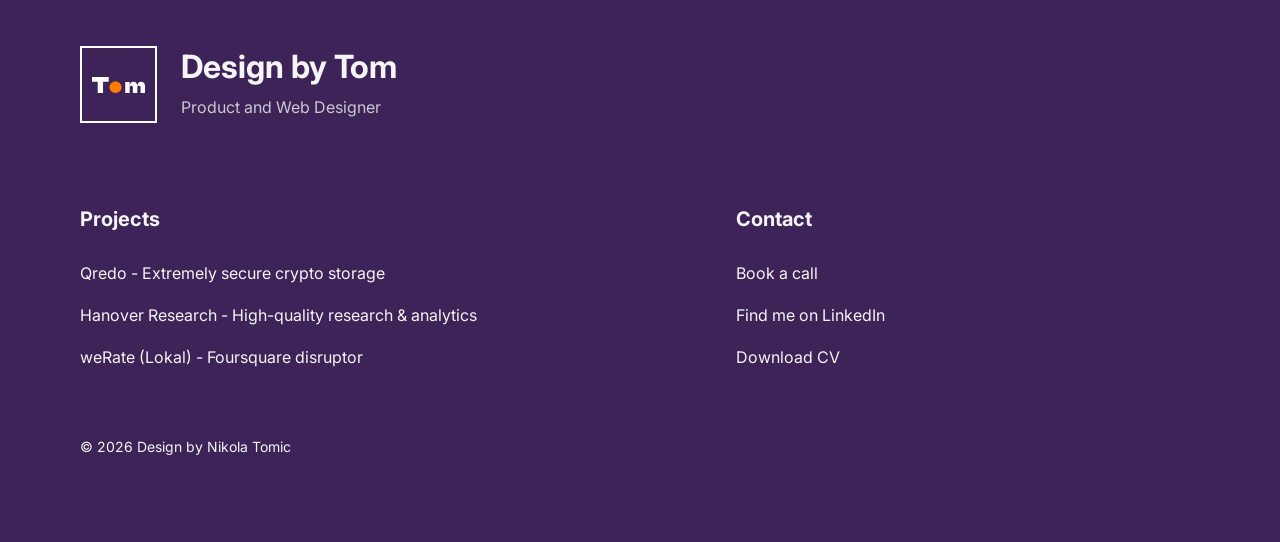
==== commit f1c26ff1: "Fix LinkedIn profile links" ====
--- a/profile.html
+++ b/profile.html
@@ -88,7 +88,7 @@
               <a class="btn btn--primary btn--lg" href="#TODO-book-a-call">Book a call</a>
               <div class="icon-links">
                 <!-- TODO: replace with the real LinkedIn profile -->
-                <a class="icon-link" href="#TODO-linkedin">
+                <a class="icon-link" href="https://www.linkedin.com/in/tomzee/">
                   <img src="assets/img/icon-linkedin.svg" alt="" width="24" height="24">Find me on LinkedIn
                 </a>
                 <!-- TODO: replace with the real CV file -->
@@ -179,7 +179,7 @@
             <ul class="footer-col__list">
               <!-- TODO: replace the three links below with real destinations -->
               <li><a href="#TODO-book-a-call">Book a call</a></li>
-              <li><a href="#TODO-linkedin">Find me on LinkedIn</a></li>
+              <li><a href="https://www.linkedin.com/in/tomzee/">Find me on LinkedIn</a></li>
               <li><a href="#TODO-cv">Download CV</a></li>
             </ul>
           </div>
--- a/css/style.css
+++ b/css/style.css
@@ -177,22 +177,24 @@
    ========================================================================== */
 
 /* The header uses the same content column as the rest of the site, so the
-   logo lines up with the hero text and the footer at every window width. */
-.site-header { padding: 32px 0; }
-
-/* Case-study pages lay the header over the top of their dark hero image,
-   so it is lifted out of the document flow and recoloured for a dark ground. */
-.site-header--overlay {
+   logo lines up with the hero text and the footer at every window width.
+
+   It is taken out of the document flow on every page: in the design the header
+   sits ON TOP of the first section rather than above it, so each page's first
+   section begins at y=0 and the header overlays its top 141px. */
+.site-header {
   position: absolute;
   top: 0;
   left: 0;
   right: 0;
   z-index: 2;
-}
-
-.site-header--overlay .nav__link { color: var(--c-on-purple); }
-.site-header--overlay .nav__link:hover,
-.site-header--overlay .nav__link[aria-current="page"] { color: #fff; }
+  padding: 32px 0;
+}
+
+/* Case-study heroes are dark, so the header is recoloured over them. */
+.site-header--on-dark .nav__link { color: var(--c-on-purple); }
+.site-header--on-dark .nav__link:hover,
+.site-header--on-dark .nav__link[aria-current="page"] { color: #fff; }
 
 .site-header__inner {
   display: flex;
@@ -256,8 +258,10 @@
 
 .site-footer__links { display: flex; flex-direction: column; gap: 64px; }
 
-/* Two 404px columns, 252px apart — the measurements from the design. */
-.footer-cols { display: grid; grid-template-columns: 404px 404px; gap: 252px; }
+/* The design has two 404px columns 252px apart. The first column is widened
+   into the empty gap beside it so the longest project link still fits on one
+   line in Inter (it fitted in Helvetica Neue). The second column does not move. */
+.footer-cols { display: grid; grid-template-columns: 656px 404px; gap: 0; }
 
 .footer-col__title {
   font-size: var(--t-nav);
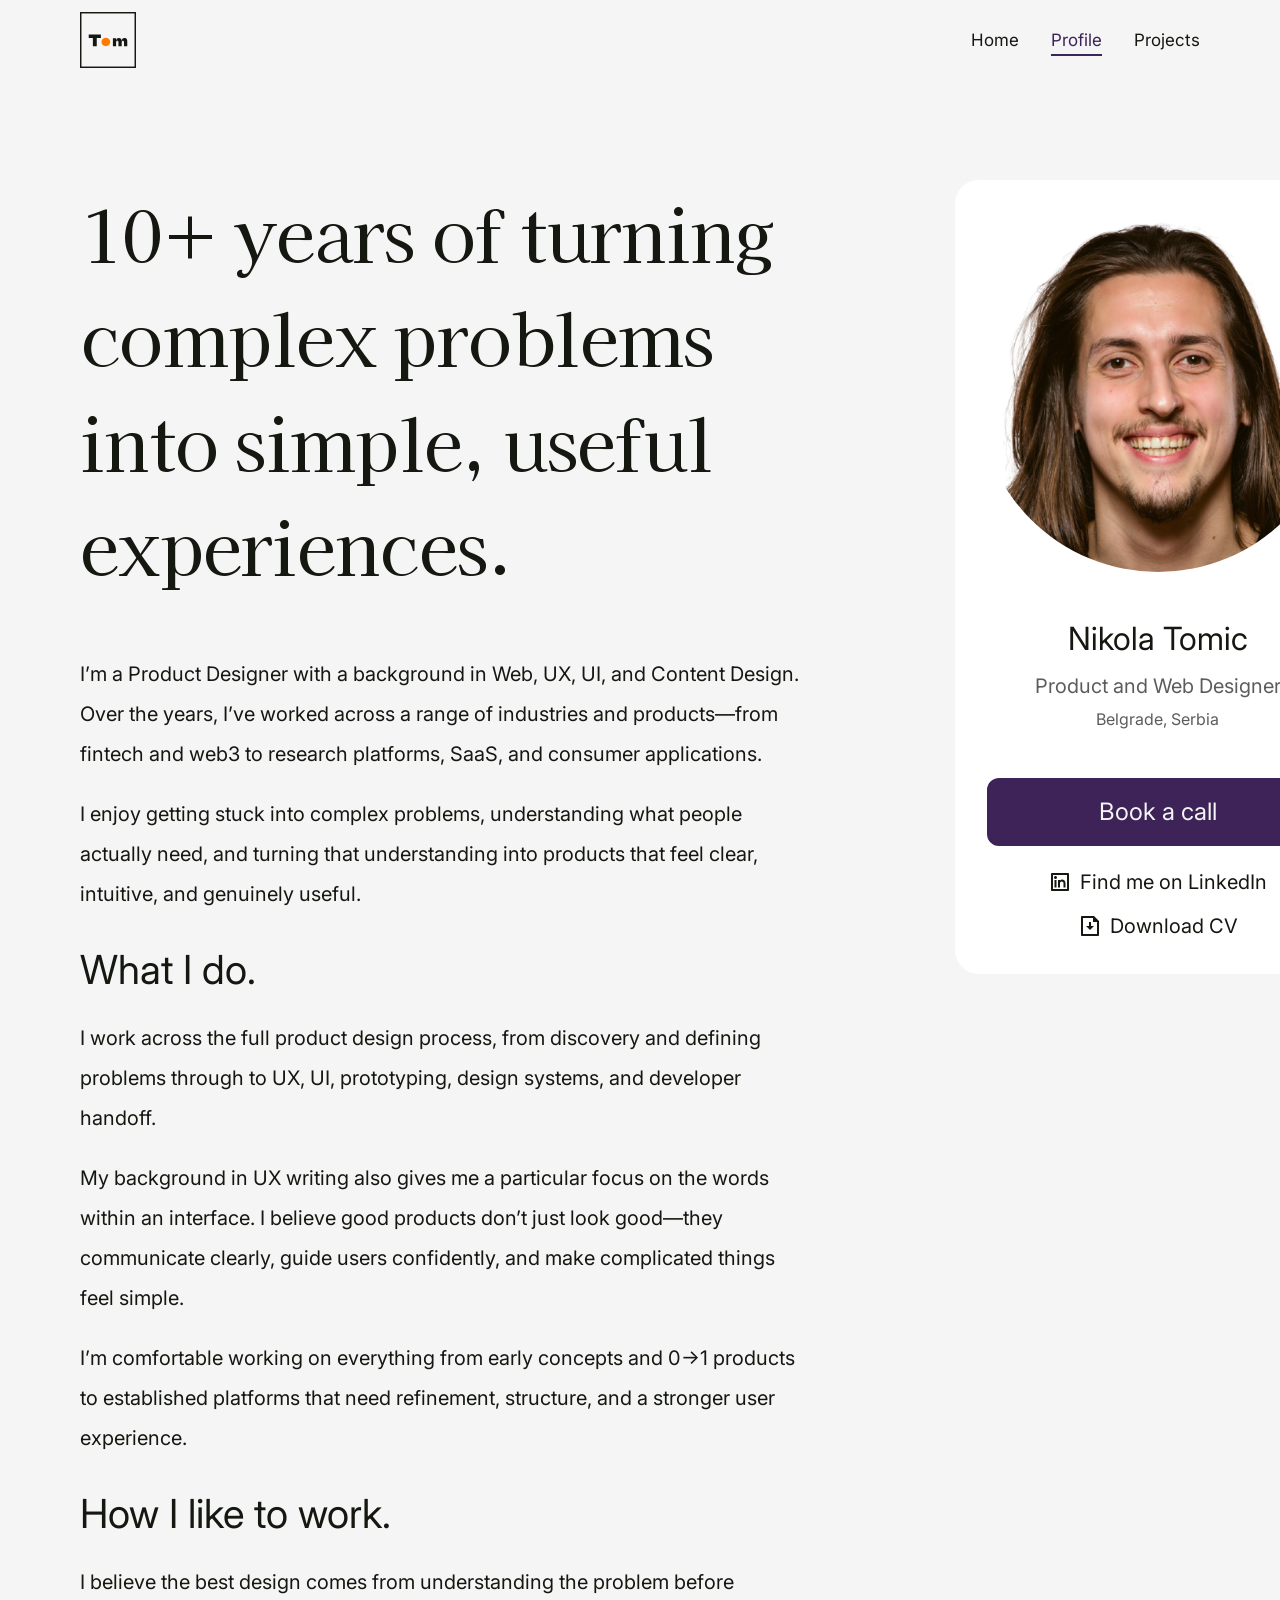
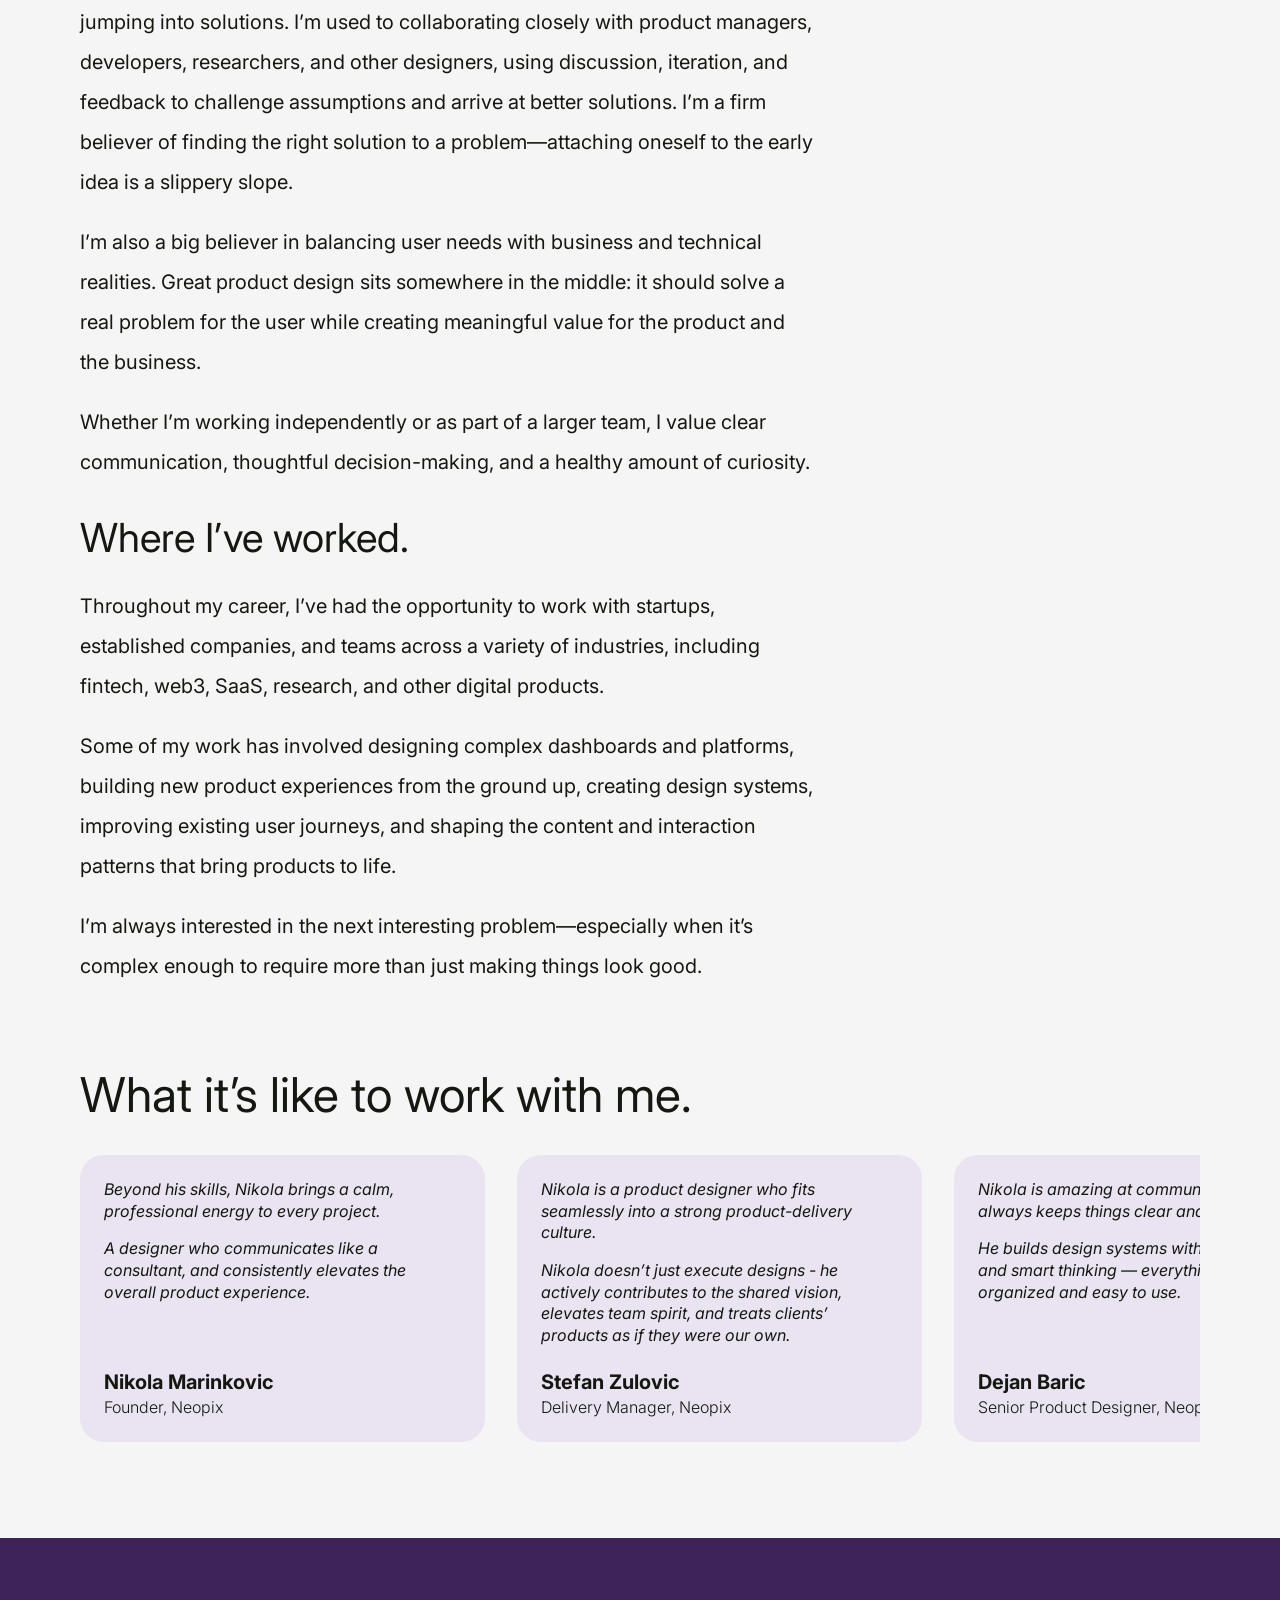
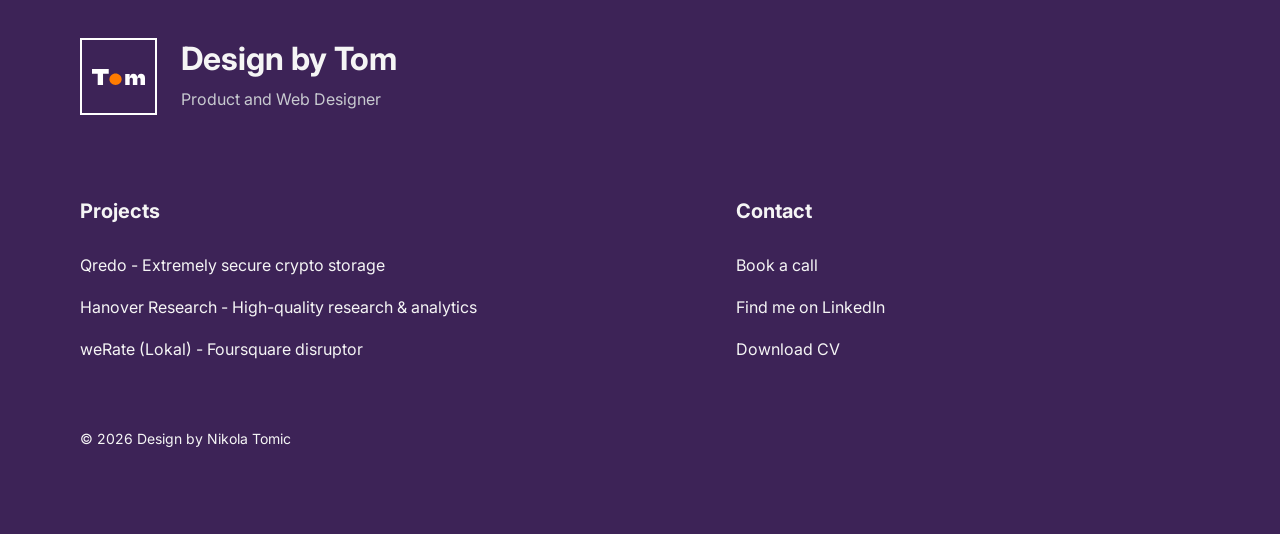
==== commit 9cfe9de3: "Wire in all case-study images and refine gallery layout" ====
--- a/profile.html
+++ b/profile.html
@@ -11,6 +11,7 @@
   <link rel="preconnect" href="https://fonts.gstatic.com" crossorigin>
   <link rel="stylesheet" href="https://fonts.googleapis.com/css2?family=Inter:wght@400;500;700&family=Kaisei+Decol:wght@400;700&display=swap">
   <link rel="stylesheet" href="css/style.css">
+  <script src="js/main.js" defer></script>
 </head>
 <body class="page">
 
@@ -22,11 +23,17 @@
       <a href="index.html" aria-label="Design by Tom — home">
         <img class="site-header__logo" src="assets/img/logo-dark.svg" alt="Design by Tom" width="77" height="77">
       </a>
-      <nav class="nav" aria-label="Main">
+      <nav class="nav" id="nav" aria-label="Main">
         <a class="nav__link" href="index.html">Home</a>
         <a class="nav__link" href="profile.html" aria-current="page">Profile</a>
         <a class="nav__link" href="projects.html">Projects</a>
       </nav>
+      <button class="nav-toggle" type="button" aria-expanded="false" aria-controls="nav">
+        <span class="nav-toggle__bar" aria-hidden="true"></span>
+        <span class="nav-toggle__bar" aria-hidden="true"></span>
+        <span class="nav-toggle__bar" aria-hidden="true"></span>
+        <span class="visually-hidden">Menu</span>
+      </button>
     </div>
   </header>
 
@@ -85,14 +92,13 @@
             </div>
             <div class="profile-card__actions">
               <!-- TODO: replace with the real booking link -->
-              <a class="btn btn--primary btn--lg" href="#TODO-book-a-call">Book a call</a>
+              <a class="btn btn--primary btn--lg" href="https://calendly.com/tomzee/30min" target="_blank" rel="noopener">Book a call</a>
               <div class="icon-links">
                 <!-- TODO: replace with the real LinkedIn profile -->
-                <a class="icon-link" href="https://www.linkedin.com/in/tomzee/">
+                <a class="icon-link" href="https://www.linkedin.com/in/tomzee/" target="_blank" rel="noopener">
                   <img src="assets/img/icon-linkedin.svg" alt="" width="24" height="24">Find me on LinkedIn
                 </a>
-                <!-- TODO: replace with the real CV file -->
-                <a class="icon-link" href="#TODO-cv">
+                <a class="icon-link" href="assets/cv/Nikola-Tomic-Product-Designer-CV.pdf" download>
                   <img src="assets/img/icon-download.svg" alt="" width="24" height="24">Download CV
                 </a>
               </div>
@@ -178,9 +184,9 @@
             <h2 class="footer-col__title">Contact</h2>
             <ul class="footer-col__list">
               <!-- TODO: replace the three links below with real destinations -->
-              <li><a href="#TODO-book-a-call">Book a call</a></li>
+              <li><a href="https://calendly.com/tomzee/30min">Book a call</a></li>
               <li><a href="https://www.linkedin.com/in/tomzee/">Find me on LinkedIn</a></li>
-              <li><a href="#TODO-cv">Download CV</a></li>
+              <li><a href="assets/cv/Nikola-Tomic-Product-Designer-CV.pdf" download>Download CV</a></li>
             </ul>
           </div>
 
--- a/css/style.css
+++ b/css/style.css
@@ -44,6 +44,7 @@
   /* ---- Spacing & shape -------------------------------------------------- */
   --gutter:      80px;  /* space between content and the window edge         */
   --content-max: 1280px;/* the content column never grows past this          */
+  --header-h:    80px;  /* header height: 12px padding + 56px logo + 12px     */
   --radius:      16px;
   --radius-lg:   24px;
   --radius-btn:  8px;
@@ -179,16 +180,34 @@
 /* The header uses the same content column as the rest of the site, so the
    logo lines up with the hero text and the footer at every window width.
 
-   It is taken out of the document flow on every page: in the design the header
-   sits ON TOP of the first section rather than above it, so each page's first
-   section begins at y=0 and the header overlays its top 141px. */
+   It is sticky: it stays flush with the top of the window while you scroll.
+   At the top of the page it is transparent and overlays the first section
+   (exactly as in the design); the negative bottom margin pulls that section
+   up so it starts at y=0 behind the header. The moment the page scrolls, a
+   tiny script adds the .is-stuck class and the frosted bar below appears. */
 .site-header {
-  position: absolute;
+  position: sticky;
   top: 0;
-  left: 0;
-  right: 0;
   z-index: 2;
-  padding: 32px 0;
+  padding: 12px 0;
+  margin-bottom: calc(-1 * var(--header-h));
+}
+
+/* The frosted bar that appears once the header is stuck. Translucent so the
+   hero colour still shows through lightly, blurred, with a hairline underneath.
+   Falls back to a near-opaque bar if backdrop-filter is unsupported. */
+.site-header.is-stuck {
+  background: rgba(245, 245, 245, 0.94);
+  border-bottom: 1px solid var(--c-hairline);
+  transition: background-color 0.2s ease, border-color 0.2s ease;
+}
+
+@supports (backdrop-filter: blur(1px)) or (-webkit-backdrop-filter: blur(1px)) {
+  .site-header.is-stuck {
+    background: rgba(245, 245, 245, 0.72);
+    -webkit-backdrop-filter: blur(12px);
+    backdrop-filter: blur(12px);
+  }
 }
 
 /* Case-study heroes are dark, so the header is recoloured over them. */
@@ -196,13 +215,54 @@
 .site-header--on-dark .nav__link:hover,
 .site-header--on-dark .nav__link[aria-current="page"] { color: #fff; }
 
+/* Once the sticky bar appears over light content, a case-study header swaps
+   back to the normal dark-on-light theme (and the script swaps its logo). */
+.site-header--on-dark.is-stuck .nav__link { color: var(--c-ink); }
+.site-header--on-dark.is-stuck .nav__link:hover,
+.site-header--on-dark.is-stuck .nav__link[aria-current="page"] { color: var(--c-purple); }
+
+/* Hamburger button. Hidden on desktop - it only appears on phones, where the
+   responsive section turns it into the nav control. */
+.nav-toggle {
+  display: none;
+  width: 44px;
+  height: 44px;
+  padding: 0;
+  border: 0;
+  background: transparent;
+  cursor: pointer;
+  flex-direction: column;
+  align-items: center;
+  justify-content: center;
+  gap: 6px;
+}
+.nav-toggle__bar {
+  display: block;
+  width: 26px;
+  height: 2px;
+  border-radius: 1px;
+  background: var(--c-ink);
+  transition: transform 0.25s ease, opacity 0.2s ease;
+}
+
+/* Over the dark case-study heroes the bars start white, then go dark once
+   the frosted bar appears (mirrors the logo swap in js/main.js). */
+.site-header--on-dark .nav-toggle__bar { background: var(--c-on-purple); }
+.site-header--on-dark.is-stuck .nav-toggle__bar { background: var(--c-ink); }
+
 .site-header__inner {
+  position: relative;
   display: flex;
   align-items: center;
   justify-content: space-between;
 }
 
-.site-header__logo { width: 77px; height: 77px; }
+.site-header__logo {
+  width: 56px;
+  height: 56px;
+  transition: transform 0.3s cubic-bezier(0.2, 0.9, 0.3, 1.2);
+}
+.site-header__logo:hover { transform: scale(1.1); }
 
 .nav { display: flex; align-items: center; gap: 32px; }
 
@@ -211,7 +271,7 @@
   display: flex;
   align-items: center;
   height: 32px;
-  font-size: var(--t-nav);
+  font-size: 17px;
   text-decoration: none;
   color: var(--c-ink);
 }
@@ -517,9 +577,9 @@
   gap: 32px;
   overflow-x: auto;
   scroll-snap-type: x mandatory;
-  padding-bottom: 8px;
-  scrollbar-width: thin;
-}
+  scrollbar-width: none;
+}
+.testimonials__track::-webkit-scrollbar { display: none; }
 
 .testimonial {
   flex: 0 0 405px;
@@ -641,18 +701,57 @@
 .cs-body { padding: 96px 0; display: flex; flex-direction: column; gap: 128px; }
 
 .cs-timeline {
+  position: relative;  /* the connecting line is drawn relative to this */
   width: min(1062px, 100% - (var(--gutter) * 2));
   margin-inline: auto;
   display: flex;
   gap: 32px;
-  align-items: flex-start;
-}
-
-.cs-timeline__rail { flex: 0 0 187px; }
+  align-items: stretch;
+}
+
+/* The vertical connector running behind the illustration circles */
+.cs-timeline::before {
+  content: "";
+  position: absolute;
+  left: 68px;      /* centre of a 140px circle, minus half the 4px line */
+  top: 70px;       /* centre of the first circle */
+  bottom: 70px;    /* centre of the last circle */
+  width: 4px;
+  background: #fff;
+  pointer-events: none;
+}
+
+/* Each project colours its own timeline illustrations */
+.cs-timeline--qredo   { --tl-color: var(--c-qredo); }
+.cs-timeline--hanover { --tl-color: var(--c-hanover); }
+.cs-timeline--lokal   { --tl-color: var(--c-lokal); }
 
 .cs-timeline__entries { flex: 1 1 auto; display: flex; flex-direction: column; gap: 64px; }
 
-.cs-entry { display: flex; flex-direction: column; gap: 32px; }
+/* Each entry carries its own illustration circle, aligned to its heading */
+.cs-entry { display: flex; align-items: flex-start; gap: 44px; }
+
+/* The circle holding each illustration, sitting on the connector */
+.cs-entry__node {
+  position: relative;
+  flex: 0 0 140px;
+  width: 140px;
+  height: 140px;
+  border: 4px solid #fff;
+  border-radius: 50%;
+  padding: 12px;
+  overflow: hidden;
+  background: var(--c-white);
+}
+
+.cs-entry__node img {
+  width: 100%;
+  height: 100%;
+  object-fit: cover;
+}
+
+.cs-entry__text { flex: 1 1 auto; min-width: 0; display: flex; flex-direction: column; gap: 32px; }
+
 .cs-entry__head { display: flex; flex-direction: column; gap: 16px; }
 .cs-entry__title { font-size: 48px; font-weight: 400; line-height: 1.2; }
 .cs-entry__lede { font-size: var(--t-lead); line-height: 1.2; }
@@ -669,12 +768,13 @@
 }
 .cs-shot img { width: 100%; height: auto; }
 
-/* Three-up gallery of smaller shots */
+/* Product screens in a 2-column grid — the same treatment the reference
+   case studies give their mockups. */
 .cs-gallery {
   width: min(var(--content-max), 100% - (var(--gutter) * 2));
   margin-inline: auto;
   display: grid;
-  grid-template-columns: repeat(3, 1fr);
+  grid-template-columns: 1fr 1fr;
   gap: 32px;
 }
 
@@ -682,8 +782,14 @@
   background: var(--c-white);
   border-radius: var(--radius);
   overflow: hidden;
-}
-.cs-gallery__item img { width: 100%; height: auto; }
+  display: flex;
+  align-items: center;
+  justify-content: center;
+}
+.cs-gallery__item img { width: 100%; height: auto; display: block; }
+
+/* When the last item is alone in a row, span both columns */
+.cs-gallery__item:last-child:nth-child(odd) { grid-column: 1 / -1; }
 
 /* ==========================================================================
    Image placeholders
@@ -715,5 +821,226 @@
   color: var(--c-purple);
 }
 
-/* The timeline rail placeholder is tall and narrow, so it gets no panel */
-.placeholder--rail { background: transparent; }
+/* ==========================================================================
+   Responsive layout
+   --------------------------------------------------------------------------
+   Two deliberate breakpoints, min-width-first so the desktop rules above are
+   the baseline and these only relax the layout for smaller windows:
+
+     1000px  tablet — wide two-column modules collapse to single column
+     640px   phone  — full single column, scaled-down type, hamburger nav
+   ========================================================================== */
+
+/* ---- Tablet (1000px and below) ------------------------------------------- */
+
+@media (max-width: 1000px) {
+  :root { --gutter: 48px; }
+
+  /* Profile: bio and card stack — the card stretches across the column
+     instead of keeping its slim desktop width. */
+  .profile { padding: 140px 0 80px; }
+  .profile__top { flex-direction: column; align-items: flex-start; gap: 80px; }
+  .profile__bio { width: auto; }
+  .profile-card { width: 100%; }
+
+  /* Projects: card stacks, the tile keeps its square proportions */
+  .projects-intro { padding: 140px 0 80px; }
+  .project-card { flex-direction: column; align-items: stretch; gap: 40px; }
+  .project-card--reverse { flex-direction: column; }
+  .project-card__body { flex: none; }
+  .tile { width: 480px; height: 480px; align-self: center; }
+
+  /* Footer: columns become one */
+  .footer-cols { grid-template-columns: 1fr; gap: 48px; }
+  .site-footer { padding: 80px 0 64px; }
+  .site-footer__inner { gap: 64px; }
+}
+
+/* ---- Phone (640px and below) ---------------------------------------------- */
+
+@media (max-width: 640px) {
+  :root {
+    --gutter: 20px;
+    --t-hero: 40px;
+    --t-h2:   26px;
+    --t-h3:   24px;
+    --t-lead: 18px;
+    --t-nav:  18px;
+  }
+
+  /* ------------------------------------------------------------------ */
+  /* Header: the hamburger opens a fullscreen menu of centred links.     */
+  /* The menu is shown/hidden by a .menu-open class on <body>. Keeping    */
+  /* all open-state rules behind that class means an older browser that  */
+  /* can't apply them simply never shows a menu — never a broken panel.  */
+  /* ------------------------------------------------------------------ */
+
+  .nav-toggle { display: flex; position: relative; z-index: 4; }
+
+  .nav {
+    position: fixed;
+    inset: 0;
+    z-index: 3;
+    flex-direction: column;
+    align-items: center;
+    justify-content: center;
+    gap: 12px;
+    padding: 0 var(--gutter);
+    background: var(--c-white);
+    opacity: 0;
+    visibility: hidden;
+    transform: translateY(12px);
+    transition: opacity 0.25s ease, transform 0.25s ease, visibility 0s linear 0.25s;
+  }
+
+  .nav__link {
+    height: 48px;
+    padding: 0 16px;
+    border-radius: var(--radius-btn);
+    font-family: var(--font-display);
+    font-size: var(--t-h2);
+    color: var(--c-ink);
+  }
+  .nav__link:hover,
+  .nav__link[aria-current="page"] { color: var(--c-purple); }
+
+  /* Case-study headers sit over dark heroes, so everything inside the
+     white menu is forced back to the normal light-theme colours. */
+  .site-header--on-dark .nav__link { color: var(--c-ink); }
+  .site-header--on-dark .nav__link:hover,
+  .site-header--on-dark .nav__link[aria-current="page"] { color: var(--c-purple); }
+
+  /* ---- Open state ---------------------------------------------------- */
+
+  body.menu-open { overflow: hidden; }
+
+  body.menu-open .nav {
+    opacity: 1;
+    visibility: visible;
+    transform: none;
+    transition: opacity 0.25s ease, transform 0.25s ease;
+  }
+
+  /* The burger floats above the fullscreen menu and morphs into a close
+     ✕, so it doubles as the close button. */
+  body.menu-open .nav-toggle__bar { background: var(--c-ink); }
+  body.menu-open .nav-toggle__bar:nth-child(1) { transform: translateY(8px) rotate(45deg); }
+  body.menu-open .nav-toggle__bar:nth-child(2) { opacity: 0; }
+  body.menu-open .nav-toggle__bar:nth-child(3) { transform: translateY(-8px) rotate(-45deg); }
+
+  /* The desktop header's current-page hairline sits at the bottom of its
+     click row. In the menu the links are tall, so that hairline is dropped
+     and an underline is drawn under the text instead — on hover, and pinned
+     to the current page, exactly like the desktop links. Hover means little
+     on a touch screen, so :active and :focus-visible show it on tap/keyboard
+     focus too. */
+  body.menu-open .nav__link[aria-current="page"]::after { display: none; }
+  body.menu-open .nav__link:hover,
+  body.menu-open .nav__link:active,
+  body.menu-open .nav__link:focus-visible,
+  body.menu-open .nav__link[aria-current="page"] {
+    color: var(--c-purple);
+    text-decoration: underline;
+    text-underline-offset: 4px;
+  }
+
+  /* The frosted sticky bar uses backdrop-filter, which would otherwise
+     contain the fixed menu inside the header. It is flattened while the
+     menu is open. */
+  body.menu-open .site-header.is-stuck {
+    -webkit-backdrop-filter: none;
+    backdrop-filter: none;
+    background: var(--c-white);
+  }
+
+  /* ------------------------------------------------------------------ */
+  /* Home                                                                */
+  /* ------------------------------------------------------------------ */
+
+  .home-hero { min-height: 480px; }
+
+  /* ------------------------------------------------------------------ */
+  /* Projects                                                            */
+  /* ------------------------------------------------------------------ */
+
+  .projects-intro { padding: 96px 0 48px; }
+  .projects-intro__title { margin-bottom: 40px; }
+
+  .project-card { padding: 20px; gap: 28px; }
+  .project-card__title { font-size: 40px; }
+  .project-card__tagline { font-size: 26px; }
+  .project-card__actions { flex-wrap: wrap; gap: 16px; }
+
+  .tile { width: 100%; height: auto; aspect-ratio: 1 / 1; }
+  .tile__window--qredo   { width: 100px; height: 102px; }
+  .tile__window--hanover { width: 180px; height: 41px; }
+  .tile__window--lokal   { width: 260px; height: 260px; }
+
+  /* ------------------------------------------------------------------ */
+  /* Profile                                                             */
+  /* ------------------------------------------------------------------ */
+
+  .profile { padding: 72px 0 56px; gap: 64px; }
+  .profile__top { gap: 56px; }
+
+  .profile-card { width: 100%; padding: 24px; gap: 32px; }
+  .profile-card__photo {
+    width: min(360px, 100%);
+    height: auto;
+    aspect-ratio: 1 / 1;
+  }
+  .profile-card__photo img {
+    width: auto;
+    height: 100%;
+    top: 0;
+    left: 50%;
+    transform: translateX(-50%);
+  }
+
+  .profile-copy { line-height: 30px; }
+
+  .testimonials__title { font-size: 28px; }
+  .testimonial { flex: 0 0 100%; }
+
+  /* ------------------------------------------------------------------ */
+  /* Case studies                                                        */
+  /* ------------------------------------------------------------------ */
+
+  .cs-hero { height: 560px; }
+  .cs-back { top: 116px; }
+  .cs-hero__title { top: 220px; height: auto; width: 100%; gap: 48px; }
+  .cs-hero__heading { gap: 16px; }
+  .cs-hero__name { font-size: 52px; }
+  .cs-hero__tagline { font-size: 26px; }
+  .cs-hero__meta { font-size: 20px; }
+  .cs-hero__logo { bottom: 32px; }
+  .cs-hero__logo--qredo   { width: 96px; height: 89px; }
+  .cs-hero__logo--hanover { width: 160px; height: auto; }
+  .cs-hero__logo--lokal   { width: 76px; height: auto; }
+
+  .cs-intro { padding: 48px 0; }
+  .cs-intro__inner { gap: 40px; }
+  .cs-intro__title { font-size: 28px; }
+  .cs-intro__body { line-height: 30px; }
+
+  .cs-body { padding: 64px 0; gap: 64px; }
+  .cs-timeline { flex-direction: column; gap: 32px; }
+  .cs-timeline::before, .cs-entry__node { display: none; }
+  .cs-timeline__entries { gap: 48px; }
+  .cs-entry__title { font-size: 28px; }
+  .cs-entry__lede { font-size: 18px; }
+  .cs-entry__body { line-height: 30px; }
+  .cs-gallery { grid-template-columns: 1fr; gap: 16px; }
+
+  /* ------------------------------------------------------------------ */
+  /* Buttons & footer                                                    */
+  /* ------------------------------------------------------------------ */
+
+  .btn--lg { padding: 14px 24px; }
+  .btn--outline { padding: 14px 24px; }
+
+  .site-footer { padding: 56px 0 48px; }
+  .site-footer__inner { gap: 48px; }
+  .site-footer__brand { gap: 16px; }
+  .site-footer__logo { width: 56px; height: 56px; }
+}
